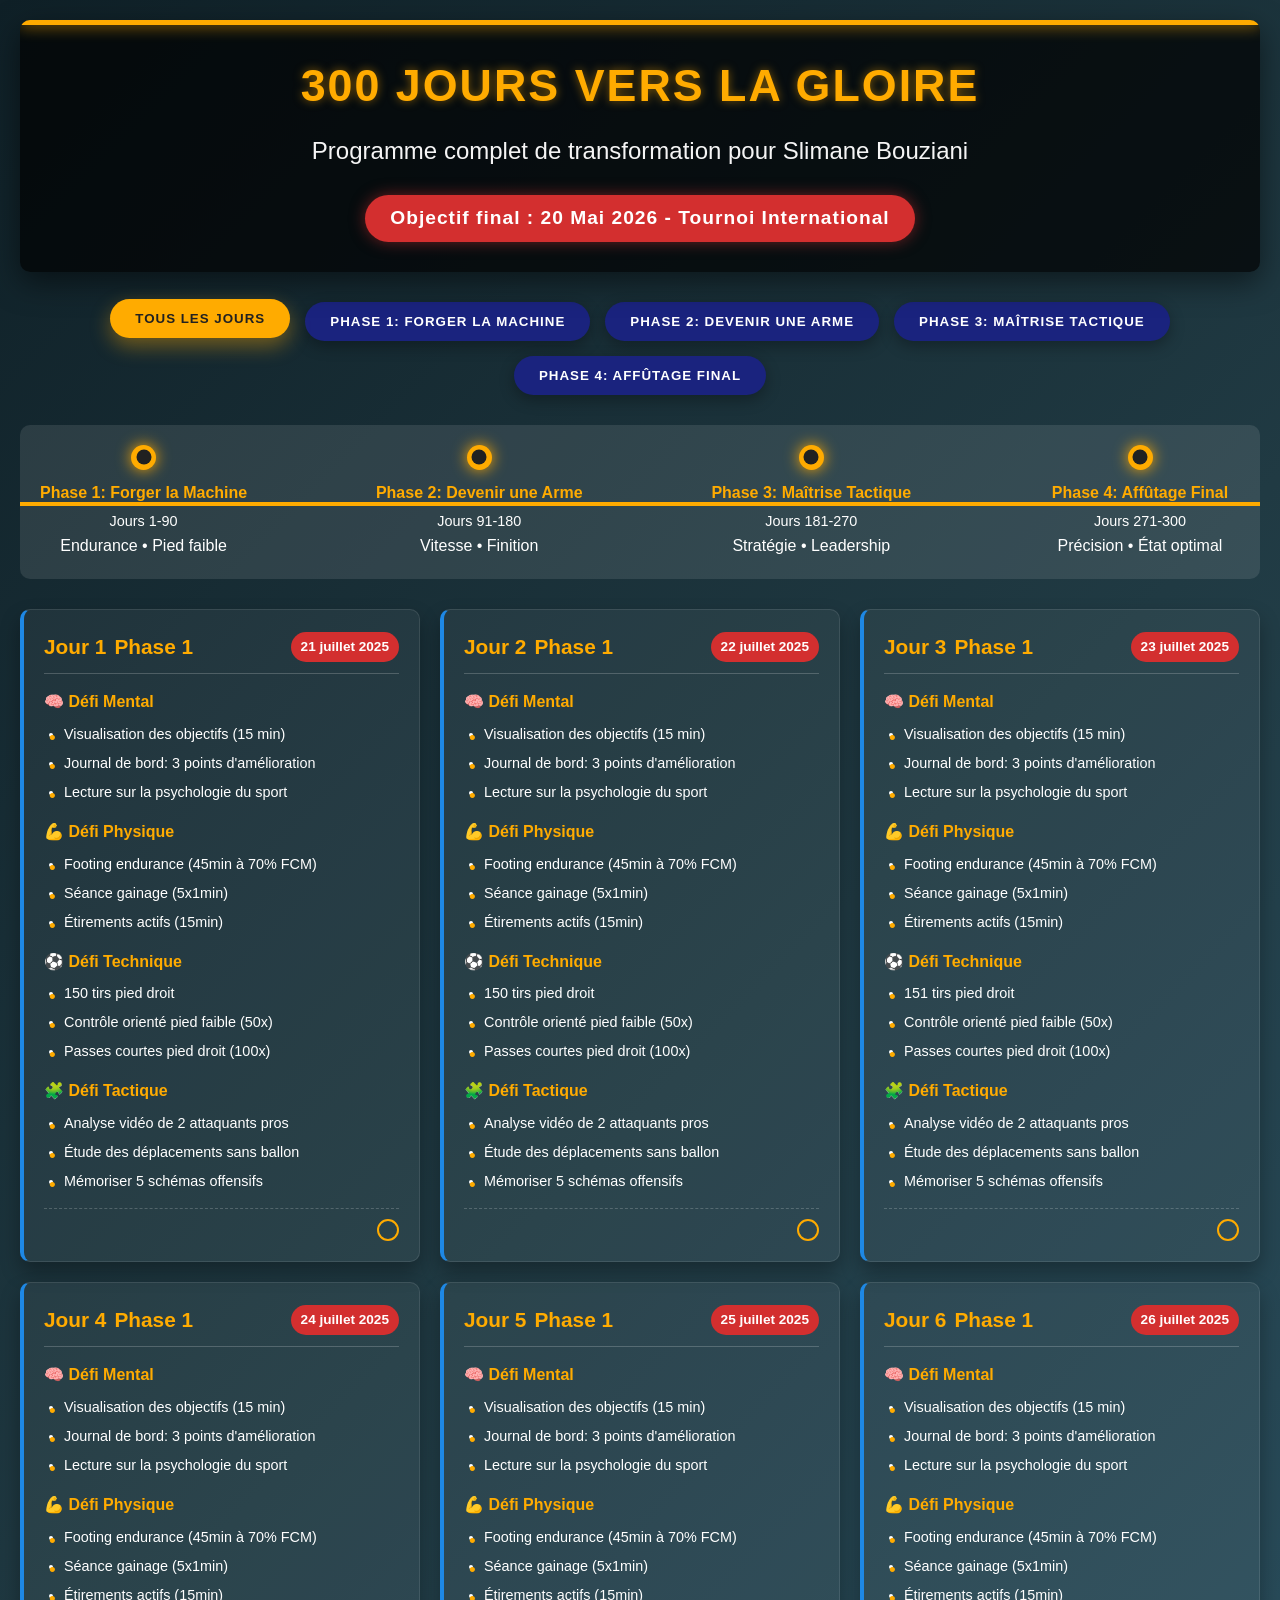
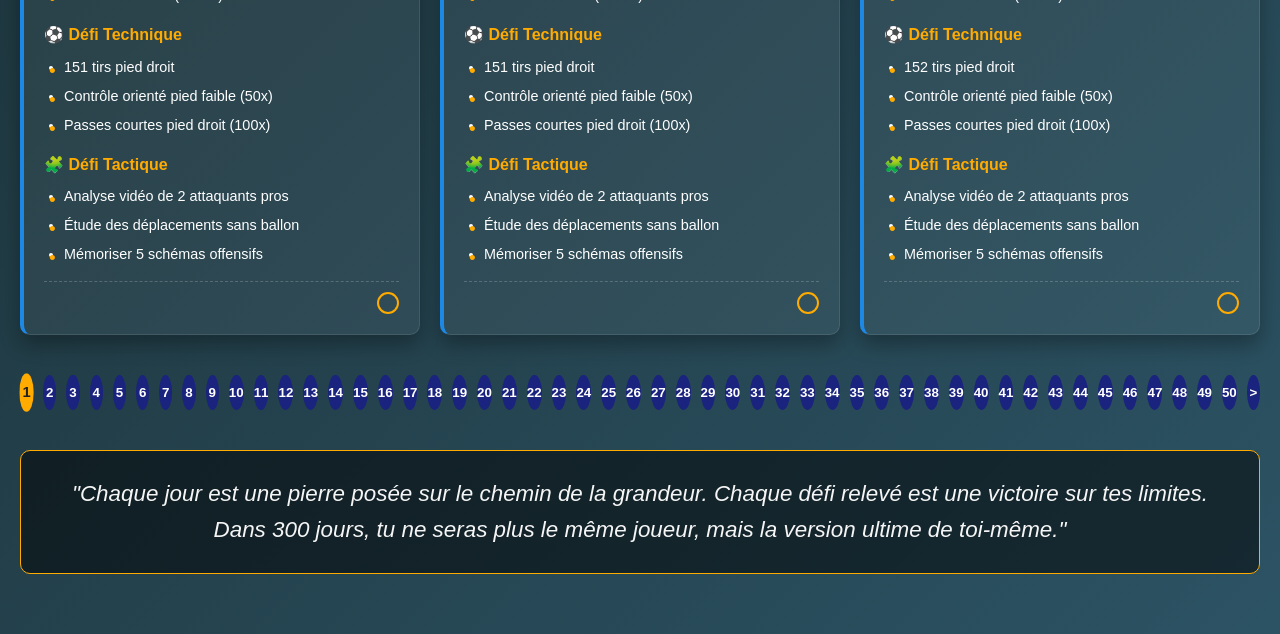
==== 300_jours_vers_la_gloire.html @ 74ad332d "Create 300_jours_vers_la_gloire.html" ====
<!DOCTYPE html>
<html lang="fr">
<head>
    <meta charset="UTF-8">
    <meta name="viewport" content="width=device-width, initial-scale=1.0">
    <title>300 Jours Vers la Gloire - Slimane Bouziani</title>
    <style>
        :root {
            --primary: #1a237e;
            --secondary: #d32f2f;
            --accent: #ffab00;
            --light: #f5f5f5;
            --dark: #212121;
            --success: #388e3c;
            --phase-1: #1e88e5;
            --phase-2: #43a047;
            --phase-3: #f57c00;
            --phase-4: #d81b60;
        }
        
        * {
            margin: 0;
            padding: 0;
            box-sizing: border-box;
            font-family: 'Segoe UI', Tahoma, Geneva, Verdana, sans-serif;
        }
        
        body {
            background: linear-gradient(135deg, #0f2027, #203a43, #2c5364);
            color: white;
            line-height: 1.6;
            padding: 20px;
            min-height: 100vh;
        }
        
        .container {
            max-width: 1400px;
            margin: 0 auto;
        }
        
        header {
            text-align: center;
            padding: 30px 0;
            margin-bottom: 30px;
            background: rgba(0, 0, 0, 0.7);
            border-radius: 10px;
            box-shadow: 0 10px 30px rgba(0, 0, 0, 0.5);
            position: relative;
            overflow: hidden;
        }
        
        header::before {
            content: "";
            position: absolute;
            top: 0;
            left: 0;
            width: 100%;
            height: 5px;
            background: var(--accent);
            box-shadow: 0 0 15px var(--accent);
        }
        
        h1 {
            font-size: 2.8rem;
            margin-bottom: 10px;
            text-transform: uppercase;
            letter-spacing: 2px;
            color: var(--accent);
            text-shadow: 0 0 10px rgba(255, 171, 0, 0.5);
        }
        
        .subtitle {
            font-size: 1.5rem;
            margin-bottom: 10px;
            color: var(--light);
        }
        
        .deadline {
            font-size: 1.2rem;
            background: var(--secondary);
            display: inline-block;
            padding: 8px 25px;
            border-radius: 30px;
            margin-top: 15px;
            font-weight: bold;
            letter-spacing: 1px;
            box-shadow: 0 0 15px rgba(211, 47, 47, 0.5);
        }
        
        .controls {
            display: flex;
            justify-content: center;
            gap: 15px;
            margin: 25px 0;
            flex-wrap: wrap;
        }
        
        .control-btn {
            padding: 12px 25px;
            border: none;
            border-radius: 50px;
            background: var(--primary);
            color: white;
            cursor: pointer;
            font-weight: bold;
            transition: all 0.3s ease;
            text-transform: uppercase;
            letter-spacing: 1px;
            box-shadow: 0 5px 15px rgba(0, 0, 0, 0.3);
            display: flex;
            align-items: center;
            gap: 8px;
        }
        
        .control-btn:hover {
            background: var(--accent);
            color: var(--dark);
            transform: translateY(-3px);
            box-shadow: 0 8px 20px rgba(255, 171, 0, 0.4);
        }
        
        .control-btn.active {
            background: var(--accent);
            color: var(--dark);
            transform: translateY(-3px);
            box-shadow: 0 8px 20px rgba(255, 171, 0, 0.4);
        }
        
        .timeline {
            display: flex;
            justify-content: space-between;
            margin: 30px 0;
            padding: 20px;
            background: rgba(255, 255, 255, 0.1);
            border-radius: 10px;
            position: relative;
            overflow-x: auto;
        }
        
        .timeline-bar {
            position: absolute;
            top: 50%;
            left: 0;
            height: 4px;
            background: var(--accent);
            width: 100%;
            z-index: 1;
        }
        
        .phase-marker {
            position: relative;
            z-index: 2;
            text-align: center;
            min-width: 200px;
        }
        
        .phase-dot {
            width: 25px;
            height: 25px;
            background: var(--accent);
            border-radius: 50%;
            margin: 0 auto 10px;
            box-shadow: 0 0 15px var(--accent);
            position: relative;
        }
        
        .phase-dot::after {
            content: "";
            position: absolute;
            top: 50%;
            left: 50%;
            transform: translate(-50%, -50%);
            width: 15px;
            height: 15px;
            border-radius: 50%;
            background: var(--dark);
        }
        
        .phase-label {
            font-weight: bold;
            color: var(--accent);
            margin-bottom: 5px;
        }
        
        .phase-dates {
            font-size: 0.9rem;
        }
        
        .calendar {
            display: grid;
            grid-template-columns: repeat(auto-fill, minmax(300px, 1fr));
            gap: 20px;
            margin-top: 20px;
        }
        
        .day-card {
            background: rgba(255, 255, 255, 0.05);
            border-radius: 10px;
            padding: 20px;
            box-shadow: 0 10px 20px rgba(0, 0, 0, 0.3);
            transition: all 0.3s ease;
            border: 1px solid rgba(255, 255, 255, 0.1);
            opacity: 0;
            transform: translateY(20px);
            animation: fadeIn 0.5s forwards;
        }
        
        .day-card.phase-1 {
            border-left: 4px solid var(--phase-1);
        }
        
        .day-card.phase-2 {
            border-left: 4px solid var(--phase-2);
        }
        
        .day-card.phase-3 {
            border-left: 4px solid var(--phase-3);
        }
        
        .day-card.phase-4 {
            border-left: 4px solid var(--phase-4);
        }
        
        @keyframes fadeIn {
            to {
                opacity: 1;
                transform: translateY(0);
            }
        }
        
        .day-card:hover {
            transform: translateY(-10px) scale(1.02);
            background: rgba(255, 255, 255, 0.08);
            box-shadow: 0 15px 30px rgba(0, 0, 0, 0.4);
        }
        
        .day-header {
            display: flex;
            justify-content: space-between;
            align-items: center;
            margin-bottom: 15px;
            padding-bottom: 10px;
            border-bottom: 1px solid rgba(255, 255, 255, 0.2);
        }
        
        .day-title {
            font-size: 1.3rem;
            color: var(--accent);
            font-weight: bold;
            display: flex;
            align-items: center;
            gap: 8px;
        }
        
        .day-date {
            background: var(--secondary);
            padding: 4px 10px;
            border-radius: 20px;
            font-size: 0.85rem;
            font-weight: bold;
        }
        
        .challenge-section {
            margin-bottom: 15px;
        }
        
        .challenge-section h4 {
            color: var(--accent);
            margin-bottom: 8px;
            display: flex;
            align-items: center;
            gap: 8px;
            font-size: 1rem;
        }
        
        .challenge-list {
            padding-left: 20px;
        }
        
        .challenge-list li {
            margin-bottom: 6px;
            font-size: 0.9rem;
            position: relative;
        }
        
        .challenge-list li::before {
            content: "•";
            position: absolute;
            left: -15px;
            color: var(--accent);
            font-size: 1.2rem;
        }
        
        .validation {
            display: flex;
            align-items: center;
            justify-content: flex-end;
            margin-top: 10px;
            padding-top: 10px;
            border-top: 1px dashed rgba(255, 255, 255, 0.2);
        }
        
        .validation-check {
            width: 22px;
            height: 22px;
            border: 2px solid var(--accent);
            border-radius: 50%;
            cursor: pointer;
            display: flex;
            align-items: center;
            justify-content: center;
            transition: all 0.3s ease;
        }
        
        .validation-check.checked {
            background: var(--success);
            border-color: var(--success);
        }
        
        .validation-check.checked::after {
            content: "✓";
            color: white;
            font-weight: bold;
        }
        
        .pagination {
            display: flex;
            justify-content: center;
            margin: 40px 0 20px;
            gap: 10px;
        }
        
        .page-btn {
            width: 35px;
            height: 35px;
            border: none;
            border-radius: 50%;
            background: var(--primary);
            color: white;
            cursor: pointer;
            font-weight: bold;
            display: flex;
            align-items: center;
            justify-content: center;
            transition: all 0.3s ease;
        }
        
        .page-btn:hover, .page-btn.active {
            background: var(--accent);
            color: var(--dark);
            transform: scale(1.1);
        }
        
        .motivation {
            text-align: center;
            margin: 40px 0;
            padding: 25px;
            background: rgba(0, 0, 0, 0.5);
            border-radius: 10px;
            font-size: 1.4rem;
            font-style: italic;
            color: var(--light);
            position: relative;
            border: 1px solid var(--accent);
        }
        
        .motivation::before, .motivation::after {
            content: """;
            font-size: 4rem;
            position: absolute;
            color: rgba(255, 171, 0, 0.3);
        }
        
        .motivation::before {
            top: 10px;
            left: 20px;
        }
        
        .motivation::after {
            bottom: 10px;
            right: 20px;
            transform: rotate(180deg);
        }
        
        @media (max-width: 768px) {
            .calendar {
                grid-template-columns: 1fr;
            }
            
            .timeline {
                flex-direction: column;
                gap: 30px;
                align-items: flex-start;
            }
            
            .timeline-bar {
                display: none;
            }
            
            .phase-marker {
                display: flex;
                align-items: center;
                gap: 15px;
                min-width: 100%;
            }
            
            .phase-dot {
                flex-shrink: 0;
            }
            
            .phase-info {
                text-align: left;
            }
            
            h1 {
                font-size: 2rem;
            }
        }
    </style>
</head>
<body>
    <div class="container">
        <header>
            <h1>300 Jours Vers la Gloire</h1>
            <div class="subtitle">Programme complet de transformation pour Slimane Bouziani</div>
            <div class="deadline">Objectif final : 20 Mai 2026 - Tournoi International</div>
        </header>
        
        <div class="controls">
            <button class="control-btn active" data-phase="all">
                <span>Tous les jours</span>
            </button>
            <button class="control-btn" data-phase="1">
                <span>Phase 1: Forger la Machine</span>
            </button>
            <button class="control-btn" data-phase="2">
                <span>Phase 2: Devenir une Arme</span>
            </button>
            <button class="control-btn" data-phase="3">
                <span>Phase 3: Maîtrise Tactique</span>
            </button>
            <button class="control-btn" data-phase="4">
                <span>Phase 4: Affûtage Final</span>
            </button>
        </div>
        
        <div class="timeline">
            <div class="timeline-bar"></div>
            
            <div class="phase-marker">
                <div class="phase-dot"></div>
                <div class="phase-info">
                    <div class="phase-label">Phase 1: Forger la Machine</div>
                    <div class="phase-dates">Jours 1-90</div>
                    <div>Endurance • Pied faible</div>
                </div>
            </div>
            
            <div class="phase-marker">
                <div class="phase-dot"></div>
                <div class="phase-info">
                    <div class="phase-label">Phase 2: Devenir une Arme</div>
                    <div class="phase-dates">Jours 91-180</div>
                    <div>Vitesse • Finition</div>
                </div>
            </div>
            
            <div class="phase-marker">
                <div class="phase-dot"></div>
                <div class="phase-info">
                    <div class="phase-label">Phase 3: Maîtrise Tactique</div>
                    <div class="phase-dates">Jours 181-270</div>
                    <div>Stratégie • Leadership</div>
                </div>
            </div>
            
            <div class="phase-marker">
                <div class="phase-dot"></div>
                <div class="phase-info">
                    <div class="phase-label">Phase 4: Affûtage Final</div>
                    <div class="phase-dates">Jours 271-300</div>
                    <div>Précision • État optimal</div>
                </div>
            </div>
        </div>
        
        <div class="calendar" id="calendar">
            <!-- Les jours seront générés dynamiquement par JavaScript -->
        </div>
        
        <div class="pagination" id="pagination">
            <!-- La pagination sera générée dynamiquement -->
        </div>
        
        <div class="motivation">
            "Chaque jour est une pierre posée sur le chemin de la grandeur. 
            Chaque défi relevé est une victoire sur tes limites. 
            Dans 300 jours, tu ne seras plus le même joueur, mais la version ultime de toi-même."
        </div>
    </div>
    
    <script>
        // Données pour les 300 jours
        const startDate = new Date(2025, 6, 21); // 21 Juillet 2025
        const phases = [
            { id: 1, name: "Forger la Machine", days: 90, color: "--phase-1" },
            { id: 2, name: "Devenir une Arme", days: 90, color: "--phase-2" },
            { id: 3, name: "Maîtrise Tactique", days: 90, color: "--phase-3" },
            { id: 4, name: "Affûtage Final", days: 30, color: "--phase-4" }
        ];
        
        // Générer les données pour les 300 jours
        const daysData = [];
        let dayCounter = 1;
        
        phases.forEach(phase => {
            for (let i = 1; i <= phase.days; i++) {
                const currentDate = new Date(startDate);
                currentDate.setDate(startDate.getDate() + dayCounter - 1);
                
                // Formater la date
                const formattedDate = currentDate.toLocaleDateString('fr-FR', {
                    day: 'numeric',
                    month: 'long',
                    year: 'numeric'
                });
                
                // Générer des défis aléatoires en fonction de la phase
                const challenges = generateDailyChallenges(phase.id, i);
                
                daysData.push({
                    dayNumber: dayCounter,
                    date: formattedDate,
                    phase: phase.id,
                    phaseName: phase.name,
                    challenges: challenges
                });
                
                dayCounter++;
            }
        });
        
        // Fonction pour générer les défis journaliers
        function generateDailyChallenges(phaseId, dayInPhase) {
            const challenges = {
                mental: [],
                physique: [],
                technique: [],
                tactique: []
            };
            
            // Phase 1: Forger la Machine
            if (phaseId === 1) {
                challenges.mental.push(
                    "Visualisation des objectifs (15 min)",
                    "Journal de bord: 3 points d'amélioration",
                    "Lecture sur la psychologie du sport"
                );
                
                challenges.physique.push(
                    "Footing endurance (45min à 70% FCM)",
                    "Séance gainage (5x1min)",
                    "Étirements actifs (15min)"
                );
                
                challenges.technique.push(
                    `${150 + Math.floor(dayInPhase/3)} tirs pied droit`,
                    "Contrôle orienté pied faible (50x)",
                    "Passes courtes pied droit (100x)"
                );
                
                challenges.tactique.push(
                    "Analyse vidéo de 2 attaquants pros",
                    "Étude des déplacements sans ballon",
                    "Mémoriser 5 schémas offensifs"
                );
            }
            // Phase 2: Devenir une Arme
            else if (phaseId === 2) {
                challenges.mental.push(
                    "Visualisation de situations de match",
                    "Exercice de concentration extrême",
                    "Affirmations positives (10 min)"
                );
                
                challenges.physique.push(
                    "Sprints 30m (10x)",
                    "Plyométrie (sauts, bonds)",
                    "Circuit training complet (30min)"
                );
                
                challenges.technique.push(
                    "Finition 1 touche sous pression (50x)",
                    "Frappes en angle fermé (30x)",
                    "Reprises de volée (20x)"
                );
                
                challenges.tactique.push(
                    "Jeu en petit espace (4v4)",
                    "Anticipation des passes adverses",
                    "Simulation de contre-attaques"
                );
            }
            // Phase 3: Maîtrise Tactique
            else if (phaseId === 3) {
                challenges.mental.push(
                    "Gestion du stress en match simulé",
                    "Visualisation du leadership",
                    "Rituel pré-match personnalisé"
                );
                
                challenges.physique.push(
                    "Sprints avec résistance (10x)",
                    "Force maximale (séance salle)",
                    "Endurance spécifique (30-30)"
                );
                
                challenges.technique.push(
                    "Frappe après dribble (30x)",
                    "Centres et reprises (20x)",
                    "Jeu dos au but (30x)"
                );
                
                challenges.tactique.push(
                    "Analyse d'équipes adverses",
                    "Développement de schémas personnels",
                    "Direction d'exercice tactique"
                );
            }
            // Phase 4: Affûtage Final
            else if (phaseId === 4) {
                challenges.mental.push(
                    "Visualisation du tournoi",
                    "Routine mentale de champion",
                    "Confiance absolue (affirmations)"
                );
                
                challenges.physique.push(
                    "Activation nerveuse légère",
                    "Sprints courts (10x)",
                    "Mobilité optimale (20min)"
                );
                
                challenges.technique.push(
                    "Frappes de précision (30x)",
                    "Contrôles millimétrés (20x)",
                    "Dribbles efficaces (15x)"
                );
                
                challenges.tactique.push(
                    "Simulation de match tournoi",
                    "Adaptation aux différents systèmes",
                    "Gestion des derniers instants"
                );
            }
            
            return challenges;
        }
        
        // Générer le calendrier
        const calendar = document.getElementById('calendar');
        const pagination = document.getElementById('pagination');
        const daysPerPage = 6;
        let currentPage = 1;
        let currentPhase = 'all';
        
        function renderCalendar() {
            calendar.innerHTML = '';
            
            // Filtrer les jours par phase
            const filteredDays = currentPhase === 'all' 
                ? daysData 
                : daysData.filter(day => day.phase == currentPhase);
            
            // Calculer les jours à afficher
            const startIndex = (currentPage - 1) * daysPerPage;
            const endIndex = startIndex + daysPerPage;
            const daysToShow = filteredDays.slice(startIndex, endIndex);
            
            // Générer les cartes de jour
            daysToShow.forEach(day => {
                const dayCard = document.createElement('div');
                dayCard.className = `day-card phase-${day.phase}`;
                
                // En-tête de jour
                dayCard.innerHTML = `
                    <div class="day-header">
                        <div class="day-title">
                            <span>Jour ${day.dayNumber}</span>
                            <span class="phase-tag">Phase ${day.phase}</span>
                        </div>
                        <div class="day-date">${day.date}</div>
                    </div>
                    <div class="challenge-section">
                        <h4>🧠 Défi Mental</h4>
                        <ul class="challenge-list">
                            ${day.challenges.mental.map(ch => `<li>${ch}</li>`).join('')}
                        </ul>
                    </div>
                    <div class="challenge-section">
                        <h4>💪 Défi Physique</h4>
                        <ul class="challenge-list">
                            ${day.challenges.physique.map(ch => `<li>${ch}</li>`).join('')}
                        </ul>
                    </div>
                    <div class="challenge-section">
                        <h4>⚽ Défi Technique</h4>
                        <ul class="challenge-list">
                            ${day.challenges.technique.map(ch => `<li>${ch}</li>`).join('')}
                        </ul>
                    </div>
                    <div class="challenge-section">
                        <h4>🧩 Défi Tactique</h4>
                        <ul class="challenge-list">
                            ${day.challenges.tactique.map(ch => `<li>${ch}</li>`).join('')}
                        </ul>
                    </div>
                    <div class="validation">
                        <div class="validation-check"></div>
                    </div>
                `;
                
                calendar.appendChild(dayCard);
            });
            
            // Mettre à jour la pagination
            updatePagination(filteredDays.length);
        }
        
        function updatePagination(totalDays) {
            pagination.innerHTML = '';
            const pageCount = Math.ceil(totalDays / daysPerPage);
            
            // Bouton Précédent
            if (currentPage > 1) {
                const prevBtn = document.createElement('button');
                prevBtn.className = 'page-btn';
                prevBtn.innerHTML = '&lt;';
                prevBtn.addEventListener('click', () => {
                    currentPage--;
                    renderCalendar();
                });
                pagination.appendChild(prevBtn);
            }
            
            // Boutons de page
            for (let i = 1; i <= pageCount; i++) {
                const pageBtn = document.createElement('button');
                pageBtn.className = 'page-btn';
                if (i === currentPage) pageBtn.classList.add('active');
                pageBtn.textContent = i;
                pageBtn.addEventListener('click', () => {
                    currentPage = i;
                    renderCalendar();
                });
                pagination.appendChild(pageBtn);
            }
            
            // Bouton Suivant
            if (currentPage < pageCount) {
                const nextBtn = document.createElement('button');
                nextBtn.className = 'page-btn';
                nextBtn.innerHTML = '&gt;';
                nextBtn.addEventListener('click', () => {
                    currentPage++;
                    renderCalendar();
                });
                pagination.appendChild(nextBtn);
            }
        }
        
        // Gestion des boutons de filtre
        document.querySelectorAll('.control-btn').forEach(btn => {
            btn.addEventListener('click', function() {
                document.querySelectorAll('.control-btn').forEach(b => b.classList.remove('active'));
                this.classList.add('active');
                currentPhase = this.dataset.phase;
                currentPage = 1;
                renderCalendar();
            });
        });
        
        // Gestion des cases à cocher
        document.addEventListener('click', function(e) {
            if (e.target.classList.contains('validation-check')) {
                e.target.classList.toggle('checked');
            }
        });
        
        // Initialiser le calendrier
        renderCalendar();
    </script>
</body>
</html>
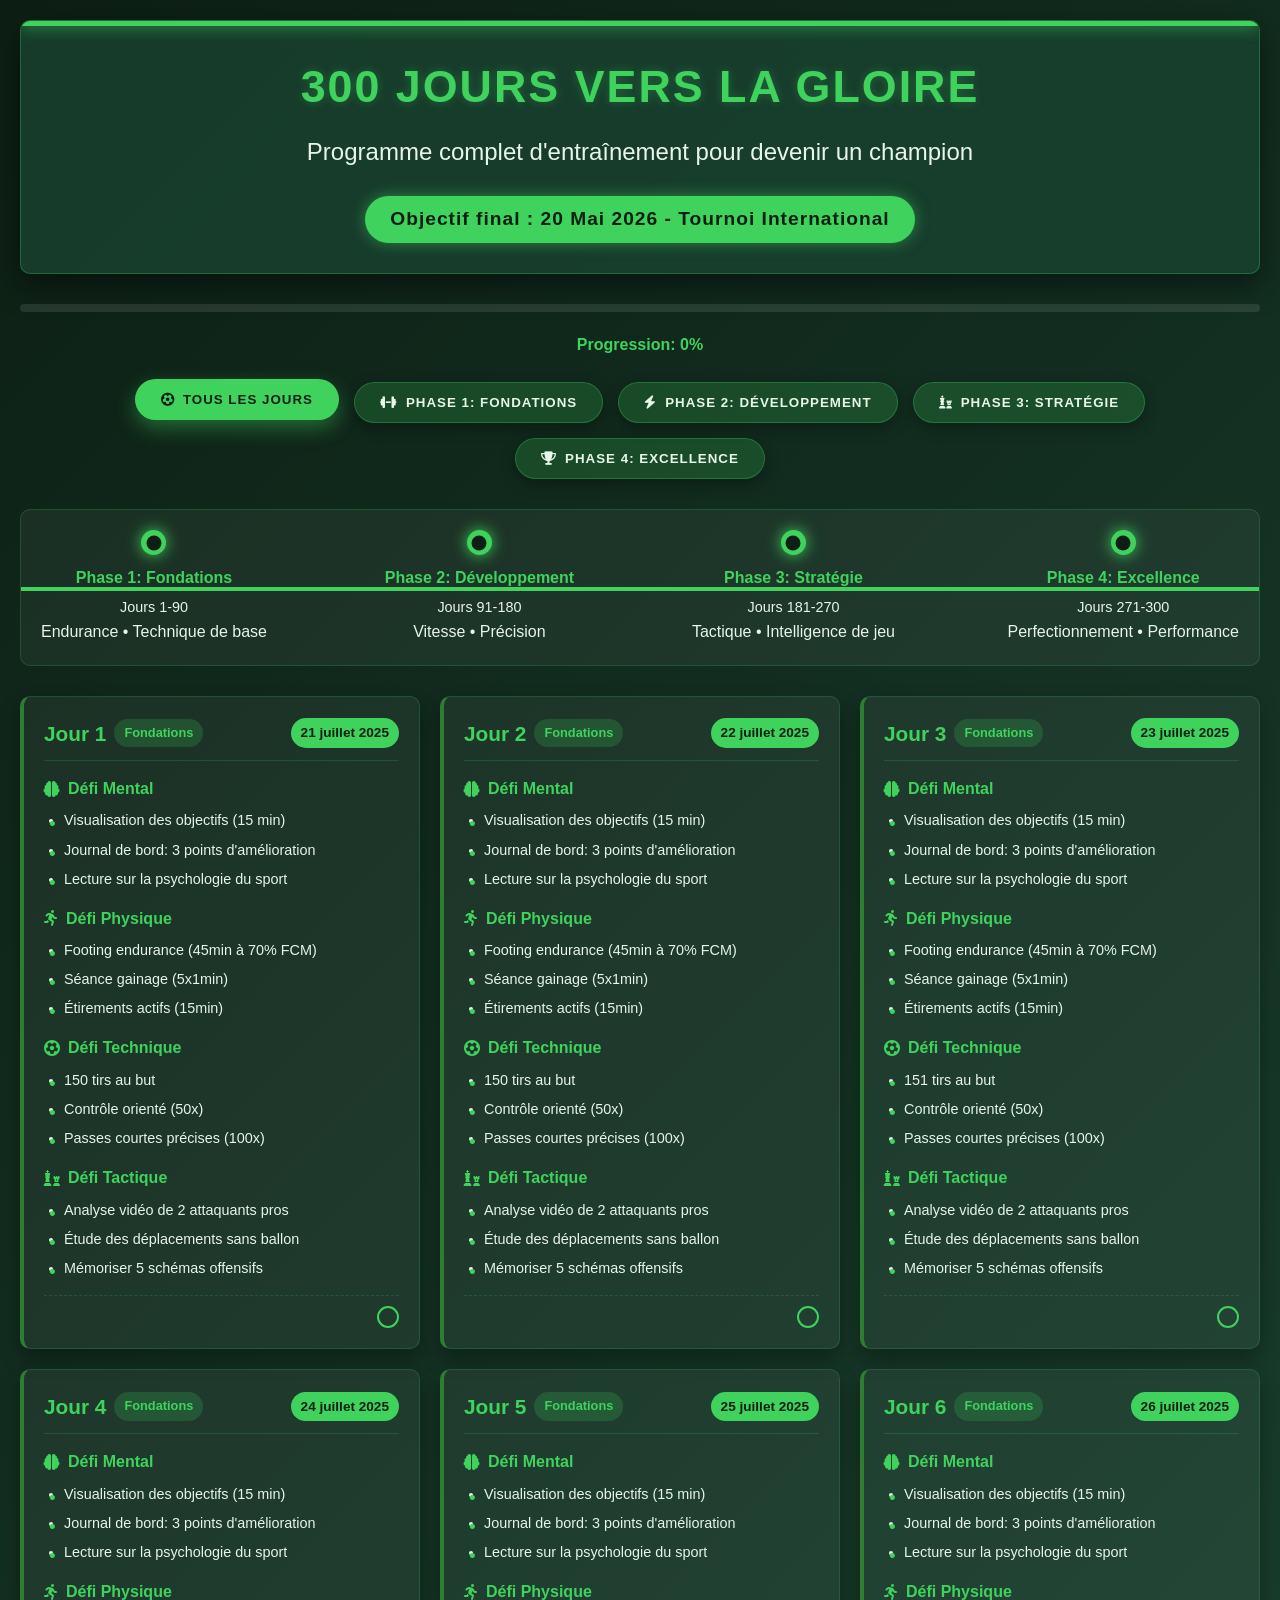
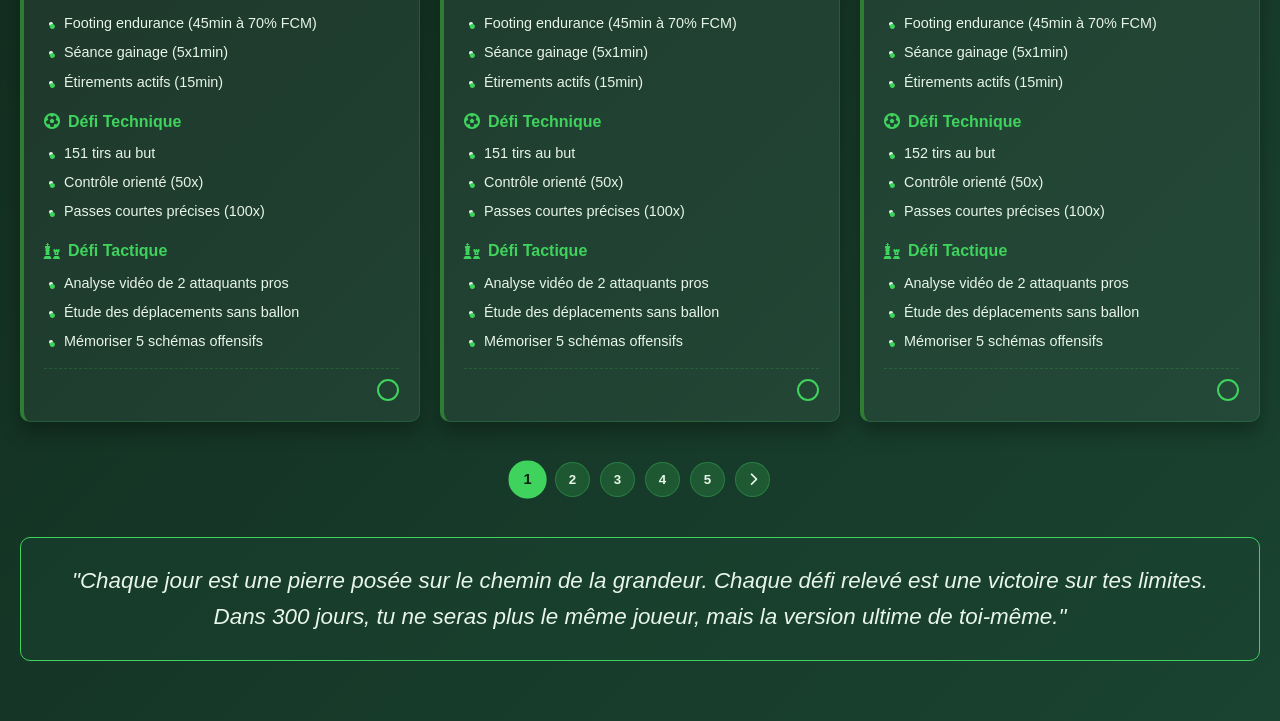
==== commit b689543c: "Create 300_jours_vers_la_gloire.html" ====
--- a/300_jours_vers_la_gloire.html
+++ b/300_jours_vers_la_gloire.html
@@ -3,19 +3,21 @@
 <head>
     <meta charset="UTF-8">
     <meta name="viewport" content="width=device-width, initial-scale=1.0">
-    <title>300 Jours Vers la Gloire - Slimane Bouziani</title>
+    <title>300 Jours Vers la Gloire - Programme Sportif</title>
+    <link rel="stylesheet" href="https://cdnjs.cloudflare.com/ajax/libs/font-awesome/6.4.0/css/all.min.css">
     <style>
         :root {
-            --primary: #1a237e;
-            --secondary: #d32f2f;
+            --primary: #1a4331;
+            --secondary: #3fd35d;
             --accent: #ffab00;
             --light: #f5f5f5;
-            --dark: #212121;
-            --success: #388e3c;
-            --phase-1: #1e88e5;
+            --dark: #0d1f14;
+            --success: #4caf50;
+            --phase-1: #2e7d32;
             --phase-2: #43a047;
             --phase-3: #f57c00;
             --phase-4: #d81b60;
+            --text: #e8f5e9;
         }
         
         * {
@@ -26,8 +28,8 @@
         }
         
         body {
-            background: linear-gradient(135deg, #0f2027, #203a43, #2c5364);
-            color: white;
+            background: linear-gradient(135deg, var(--dark), #1a4331);
+            color: var(--text);
             line-height: 1.6;
             padding: 20px;
             min-height: 100vh;
@@ -42,11 +44,12 @@
             text-align: center;
             padding: 30px 0;
             margin-bottom: 30px;
-            background: rgba(0, 0, 0, 0.7);
+            background: rgba(26, 67, 49, 0.8);
             border-radius: 10px;
             box-shadow: 0 10px 30px rgba(0, 0, 0, 0.5);
             position: relative;
             overflow: hidden;
+            border: 1px solid rgba(63, 211, 93, 0.3);
         }
         
         header::before {
@@ -56,8 +59,8 @@
             left: 0;
             width: 100%;
             height: 5px;
-            background: var(--accent);
-            box-shadow: 0 0 15px var(--accent);
+            background: var(--secondary);
+            box-shadow: 0 0 15px var(--secondary);
         }
         
         h1 {
@@ -65,26 +68,27 @@
             margin-bottom: 10px;
             text-transform: uppercase;
             letter-spacing: 2px;
-            color: var(--accent);
-            text-shadow: 0 0 10px rgba(255, 171, 0, 0.5);
+            color: var(--secondary);
+            text-shadow: 0 0 10px rgba(63, 211, 93, 0.3);
         }
         
         .subtitle {
             font-size: 1.5rem;
             margin-bottom: 10px;
-            color: var(--light);
+            color: var(--text);
         }
         
         .deadline {
             font-size: 1.2rem;
             background: var(--secondary);
+            color: var(--dark);
             display: inline-block;
             padding: 8px 25px;
             border-radius: 30px;
             margin-top: 15px;
             font-weight: bold;
             letter-spacing: 1px;
-            box-shadow: 0 0 15px rgba(211, 47, 47, 0.5);
+            box-shadow: 0 0 15px rgba(63, 211, 93, 0.5);
         }
         
         .controls {
@@ -99,8 +103,8 @@
             padding: 12px 25px;
             border: none;
             border-radius: 50px;
-            background: var(--primary);
-            color: white;
+            background: rgba(63, 211, 93, 0.2);
+            color: var(--text);
             cursor: pointer;
             font-weight: bold;
             transition: all 0.3s ease;
@@ -110,20 +114,21 @@
             display: flex;
             align-items: center;
             gap: 8px;
+            border: 1px solid rgba(63, 211, 93, 0.3);
         }
         
         .control-btn:hover {
-            background: var(--accent);
+            background: var(--secondary);
             color: var(--dark);
             transform: translateY(-3px);
-            box-shadow: 0 8px 20px rgba(255, 171, 0, 0.4);
+            box-shadow: 0 8px 20px rgba(63, 211, 93, 0.4);
         }
         
         .control-btn.active {
-            background: var(--accent);
+            background: var(--secondary);
             color: var(--dark);
             transform: translateY(-3px);
-            box-shadow: 0 8px 20px rgba(255, 171, 0, 0.4);
+            box-shadow: 0 8px 20px rgba(63, 211, 93, 0.4);
         }
         
         .timeline {
@@ -131,10 +136,11 @@
             justify-content: space-between;
             margin: 30px 0;
             padding: 20px;
-            background: rgba(255, 255, 255, 0.1);
+            background: rgba(255, 255, 255, 0.05);
             border-radius: 10px;
             position: relative;
             overflow-x: auto;
+            border: 1px solid rgba(63, 211, 93, 0.2);
         }
         
         .timeline-bar {
@@ -142,7 +148,7 @@
             top: 50%;
             left: 0;
             height: 4px;
-            background: var(--accent);
+            background: var(--secondary);
             width: 100%;
             z-index: 1;
         }
@@ -157,10 +163,10 @@
         .phase-dot {
             width: 25px;
             height: 25px;
-            background: var(--accent);
+            background: var(--secondary);
             border-radius: 50%;
             margin: 0 auto 10px;
-            box-shadow: 0 0 15px var(--accent);
+            box-shadow: 0 0 15px var(--secondary);
             position: relative;
         }
         
@@ -178,12 +184,13 @@
         
         .phase-label {
             font-weight: bold;
-            color: var(--accent);
+            color: var(--secondary);
             margin-bottom: 5px;
         }
         
         .phase-dates {
             font-size: 0.9rem;
+            color: var(--text);
         }
         
         .calendar {
@@ -199,7 +206,7 @@
             padding: 20px;
             box-shadow: 0 10px 20px rgba(0, 0, 0, 0.3);
             transition: all 0.3s ease;
-            border: 1px solid rgba(255, 255, 255, 0.1);
+            border: 1px solid rgba(63, 211, 93, 0.2);
             opacity: 0;
             transform: translateY(20px);
             animation: fadeIn 0.5s forwards;
@@ -232,6 +239,7 @@
             transform: translateY(-10px) scale(1.02);
             background: rgba(255, 255, 255, 0.08);
             box-shadow: 0 15px 30px rgba(0, 0, 0, 0.4);
+            border-color: var(--secondary);
         }
         
         .day-header {
@@ -240,20 +248,30 @@
             align-items: center;
             margin-bottom: 15px;
             padding-bottom: 10px;
-            border-bottom: 1px solid rgba(255, 255, 255, 0.2);
+            border-bottom: 1px solid rgba(63, 211, 93, 0.2);
         }
         
         .day-title {
             font-size: 1.3rem;
-            color: var(--accent);
+            color: var(--secondary);
             font-weight: bold;
             display: flex;
             align-items: center;
             gap: 8px;
         }
         
+        .phase-tag {
+            background: rgba(63, 211, 93, 0.2);
+            color: var(--secondary);
+            padding: 4px 10px;
+            border-radius: 20px;
+            font-size: 0.8rem;
+            font-weight: bold;
+        }
+        
         .day-date {
             background: var(--secondary);
+            color: var(--dark);
             padding: 4px 10px;
             border-radius: 20px;
             font-size: 0.85rem;
@@ -265,7 +283,7 @@
         }
         
         .challenge-section h4 {
-            color: var(--accent);
+            color: var(--secondary);
             margin-bottom: 8px;
             display: flex;
             align-items: center;
@@ -281,13 +299,14 @@
             margin-bottom: 6px;
             font-size: 0.9rem;
             position: relative;
+            color: var(--text);
         }
         
         .challenge-list li::before {
             content: "•";
             position: absolute;
             left: -15px;
-            color: var(--accent);
+            color: var(--secondary);
             font-size: 1.2rem;
         }
         
@@ -297,13 +316,13 @@
             justify-content: flex-end;
             margin-top: 10px;
             padding-top: 10px;
-            border-top: 1px dashed rgba(255, 255, 255, 0.2);
+            border-top: 1px dashed rgba(63, 211, 93, 0.2);
         }
         
         .validation-check {
             width: 22px;
             height: 22px;
-            border: 2px solid var(--accent);
+            border: 2px solid var(--secondary);
             border-radius: 50%;
             cursor: pointer;
             display: flex;
@@ -335,18 +354,19 @@
             height: 35px;
             border: none;
             border-radius: 50%;
-            background: var(--primary);
-            color: white;
+            background: rgba(63, 211, 93, 0.2);
+            color: var(--text);
             cursor: pointer;
             font-weight: bold;
             display: flex;
             align-items: center;
             justify-content: center;
             transition: all 0.3s ease;
+            border: 1px solid rgba(63, 211, 93, 0.3);
         }
         
         .page-btn:hover, .page-btn.active {
-            background: var(--accent);
+            background: var(--secondary);
             color: var(--dark);
             transform: scale(1.1);
         }
@@ -355,20 +375,20 @@
             text-align: center;
             margin: 40px 0;
             padding: 25px;
-            background: rgba(0, 0, 0, 0.5);
+            background: rgba(26, 67, 49, 0.5);
             border-radius: 10px;
             font-size: 1.4rem;
             font-style: italic;
-            color: var(--light);
+            color: var(--text);
             position: relative;
-            border: 1px solid var(--accent);
+            border: 1px solid var(--secondary);
         }
         
         .motivation::before, .motivation::after {
             content: """;
             font-size: 4rem;
             position: absolute;
-            color: rgba(255, 171, 0, 0.3);
+            color: rgba(63, 211, 93, 0.3);
         }
         
         .motivation::before {
@@ -380,6 +400,28 @@
             bottom: 10px;
             right: 20px;
             transform: rotate(180deg);
+        }
+        
+        .progress-bar {
+            height: 8px;
+            background: rgba(255, 255, 255, 0.1);
+            border-radius: 4px;
+            margin: 20px 0;
+            overflow: hidden;
+        }
+        
+        .progress-fill {
+            height: 100%;
+            background: var(--secondary);
+            width: 0%;
+            transition: width 0.5s ease;
+        }
+        
+        .progress-text {
+            text-align: center;
+            font-weight: bold;
+            color: var(--secondary);
+            margin-top: 10px;
         }
         
         @media (max-width: 768px) {
@@ -414,6 +456,16 @@
             
             h1 {
                 font-size: 2rem;
+            }
+            
+            .controls {
+                flex-direction: column;
+                align-items: center;
+            }
+            
+            .control-btn {
+                width: 90%;
+                justify-content: center;
             }
         }
     </style>
@@ -422,25 +474,35 @@
     <div class="container">
         <header>
             <h1>300 Jours Vers la Gloire</h1>
-            <div class="subtitle">Programme complet de transformation pour Slimane Bouziani</div>
+            <div class="subtitle">Programme complet d'entraînement pour devenir un champion</div>
             <div class="deadline">Objectif final : 20 Mai 2026 - Tournoi International</div>
         </header>
         
+        <div class="progress-bar">
+            <div class="progress-fill" id="progress-fill"></div>
+        </div>
+        <div class="progress-text" id="progress-text">Progression: 0%</div>
+        
         <div class="controls">
             <button class="control-btn active" data-phase="all">
+                <i class="fas fa-futbol"></i>
                 <span>Tous les jours</span>
             </button>
             <button class="control-btn" data-phase="1">
-                <span>Phase 1: Forger la Machine</span>
+                <i class="fas fa-dumbbell"></i>
+                <span>Phase 1: Fondations</span>
             </button>
             <button class="control-btn" data-phase="2">
-                <span>Phase 2: Devenir une Arme</span>
+                <i class="fas fa-bolt"></i>
+                <span>Phase 2: Développement</span>
             </button>
             <button class="control-btn" data-phase="3">
-                <span>Phase 3: Maîtrise Tactique</span>
+                <i class="fas fa-chess"></i>
+                <span>Phase 3: Stratégie</span>
             </button>
             <button class="control-btn" data-phase="4">
-                <span>Phase 4: Affûtage Final</span>
+                <i class="fas fa-trophy"></i>
+                <span>Phase 4: Excellence</span>
             </button>
         </div>
         
@@ -450,36 +512,36 @@
             <div class="phase-marker">
                 <div class="phase-dot"></div>
                 <div class="phase-info">
-                    <div class="phase-label">Phase 1: Forger la Machine</div>
+                    <div class="phase-label">Phase 1: Fondations</div>
                     <div class="phase-dates">Jours 1-90</div>
-                    <div>Endurance • Pied faible</div>
+                    <div>Endurance • Technique de base</div>
                 </div>
             </div>
             
             <div class="phase-marker">
                 <div class="phase-dot"></div>
                 <div class="phase-info">
-                    <div class="phase-label">Phase 2: Devenir une Arme</div>
+                    <div class="phase-label">Phase 2: Développement</div>
                     <div class="phase-dates">Jours 91-180</div>
-                    <div>Vitesse • Finition</div>
+                    <div>Vitesse • Précision</div>
                 </div>
             </div>
             
             <div class="phase-marker">
                 <div class="phase-dot"></div>
                 <div class="phase-info">
-                    <div class="phase-label">Phase 3: Maîtrise Tactique</div>
+                    <div class="phase-label">Phase 3: Stratégie</div>
                     <div class="phase-dates">Jours 181-270</div>
-                    <div>Stratégie • Leadership</div>
+                    <div>Tactique • Intelligence de jeu</div>
                 </div>
             </div>
             
             <div class="phase-marker">
                 <div class="phase-dot"></div>
                 <div class="phase-info">
-                    <div class="phase-label">Phase 4: Affûtage Final</div>
+                    <div class="phase-label">Phase 4: Excellence</div>
                     <div class="phase-dates">Jours 271-300</div>
-                    <div>Précision • État optimal</div>
+                    <div>Perfectionnement • Performance</div>
                 </div>
             </div>
         </div>
@@ -503,10 +565,10 @@
         // Données pour les 300 jours
         const startDate = new Date(2025, 6, 21); // 21 Juillet 2025
         const phases = [
-            { id: 1, name: "Forger la Machine", days: 90, color: "--phase-1" },
-            { id: 2, name: "Devenir une Arme", days: 90, color: "--phase-2" },
-            { id: 3, name: "Maîtrise Tactique", days: 90, color: "--phase-3" },
-            { id: 4, name: "Affûtage Final", days: 30, color: "--phase-4" }
+            { id: 1, name: "Fondations", days: 90, color: "--phase-1" },
+            { id: 2, name: "Développement", days: 90, color: "--phase-2" },
+            { id: 3, name: "Stratégie", days: 90, color: "--phase-3" },
+            { id: 4, name: "Excellence", days: 30, color: "--phase-4" }
         ];
         
         // Générer les données pour les 300 jours
@@ -533,7 +595,8 @@
                     date: formattedDate,
                     phase: phase.id,
                     phaseName: phase.name,
-                    challenges: challenges
+                    challenges: challenges,
+                    completed: false
                 });
                 
                 dayCounter++;
@@ -549,7 +612,7 @@
                 tactique: []
             };
             
-            // Phase 1: Forger la Machine
+            // Phase 1: Fondations
             if (phaseId === 1) {
                 challenges.mental.push(
                     "Visualisation des objectifs (15 min)",
@@ -564,9 +627,9 @@
                 );
                 
                 challenges.technique.push(
-                    `${150 + Math.floor(dayInPhase/3)} tirs pied droit`,
-                    "Contrôle orienté pied faible (50x)",
-                    "Passes courtes pied droit (100x)"
+                    `${150 + Math.floor(dayInPhase/3)} tirs au but`,
+                    "Contrôle orienté (50x)",
+                    "Passes courtes précises (100x)"
                 );
                 
                 challenges.tactique.push(
@@ -575,7 +638,7 @@
                     "Mémoriser 5 schémas offensifs"
                 );
             }
-            // Phase 2: Devenir une Arme
+            // Phase 2: Développement
             else if (phaseId === 2) {
                 challenges.mental.push(
                     "Visualisation de situations de match",
@@ -601,7 +664,7 @@
                     "Simulation de contre-attaques"
                 );
             }
-            // Phase 3: Maîtrise Tactique
+            // Phase 3: Stratégie
             else if (phaseId === 3) {
                 challenges.mental.push(
                     "Gestion du stress en match simulé",
@@ -627,7 +690,7 @@
                     "Direction d'exercice tactique"
                 );
             }
-            // Phase 4: Affûtage Final
+            // Phase 4: Excellence
             else if (phaseId === 4) {
                 challenges.mental.push(
                     "Visualisation du tournoi",
@@ -660,9 +723,19 @@
         // Générer le calendrier
         const calendar = document.getElementById('calendar');
         const pagination = document.getElementById('pagination');
+        const progressFill = document.getElementById('progress-fill');
+        const progressText = document.getElementById('progress-text');
         const daysPerPage = 6;
         let currentPage = 1;
         let currentPhase = 'all';
+        
+        // Calculer la progression
+        function calculateProgress() {
+            const completedDays = daysData.filter(day => day.completed).length;
+            const progress = Math.round((completedDays / daysData.length) * 100);
+            progressFill.style.width = `${progress}%`;
+            progressText.textContent = `Progression: ${progress}%`;
+        }
         
         function renderCalendar() {
             calendar.innerHTML = '';
@@ -687,36 +760,36 @@
                     <div class="day-header">
                         <div class="day-title">
                             <span>Jour ${day.dayNumber}</span>
-                            <span class="phase-tag">Phase ${day.phase}</span>
+                            <span class="phase-tag">${day.phaseName}</span>
                         </div>
                         <div class="day-date">${day.date}</div>
                     </div>
                     <div class="challenge-section">
-                        <h4>🧠 Défi Mental</h4>
+                        <h4><i class="fas fa-brain"></i> Défi Mental</h4>
                         <ul class="challenge-list">
                             ${day.challenges.mental.map(ch => `<li>${ch}</li>`).join('')}
                         </ul>
                     </div>
                     <div class="challenge-section">
-                        <h4>💪 Défi Physique</h4>
+                        <h4><i class="fas fa-running"></i> Défi Physique</h4>
                         <ul class="challenge-list">
                             ${day.challenges.physique.map(ch => `<li>${ch}</li>`).join('')}
                         </ul>
                     </div>
                     <div class="challenge-section">
-                        <h4>⚽ Défi Technique</h4>
+                        <h4><i class="fas fa-futbol"></i> Défi Technique</h4>
                         <ul class="challenge-list">
                             ${day.challenges.technique.map(ch => `<li>${ch}</li>`).join('')}
                         </ul>
                     </div>
                     <div class="challenge-section">
-                        <h4>🧩 Défi Tactique</h4>
+                        <h4><i class="fas fa-chess"></i> Défi Tactique</h4>
                         <ul class="challenge-list">
                             ${day.challenges.tactique.map(ch => `<li>${ch}</li>`).join('')}
                         </ul>
                     </div>
                     <div class="validation">
-                        <div class="validation-check"></div>
+                        <div class="validation-check ${day.completed ? 'checked' : ''}" data-day="${day.dayNumber}"></div>
                     </div>
                 `;
                 
@@ -735,7 +808,7 @@
             if (currentPage > 1) {
                 const prevBtn = document.createElement('button');
                 prevBtn.className = 'page-btn';
-                prevBtn.innerHTML = '&lt;';
+                prevBtn.innerHTML = '<i class="fas fa-chevron-left"></i>';
                 prevBtn.addEventListener('click', () => {
                     currentPage--;
                     renderCalendar();
@@ -744,7 +817,10 @@
             }
             
             // Boutons de page
-            for (let i = 1; i <= pageCount; i++) {
+            const startPage = Math.max(1, currentPage - 2);
+            const endPage = Math.min(pageCount, startPage + 4);
+            
+            for (let i = startPage; i <= endPage; i++) {
                 const pageBtn = document.createElement('button');
                 pageBtn.className = 'page-btn';
                 if (i === currentPage) pageBtn.classList.add('active');
@@ -760,7 +836,7 @@
             if (currentPage < pageCount) {
                 const nextBtn = document.createElement('button');
                 nextBtn.className = 'page-btn';
-                nextBtn.innerHTML = '&gt;';
+                nextBtn.innerHTML = '<i class="fas fa-chevron-right"></i>';
                 nextBtn.addEventListener('click', () => {
                     currentPage++;
                     renderCalendar();
@@ -783,12 +859,32 @@
         // Gestion des cases à cocher
         document.addEventListener('click', function(e) {
             if (e.target.classList.contains('validation-check')) {
-                e.target.classList.toggle('checked');
+                const dayNumber = parseInt(e.target.dataset.day);
+                const day = daysData.find(d => d.dayNumber === dayNumber);
+                
+                if (day) {
+                    day.completed = !day.completed;
+                    e.target.classList.toggle('checked');
+                    calculateProgress();
+                    
+                    // Animation de validation
+                    if (day.completed) {
+                        e.target.animate([
+                            { transform: 'scale(1)', opacity: 1 },
+                            { transform: 'scale(1.3)', opacity: 0.8 },
+                            { transform: 'scale(1)', opacity: 1 }
+                        ], {
+                            duration: 300,
+                            iterations: 1
+                        });
+                    }
+                }
             }
         });
         
         // Initialiser le calendrier
         renderCalendar();
+        calculateProgress();
     </script>
 </body>
 </html>
